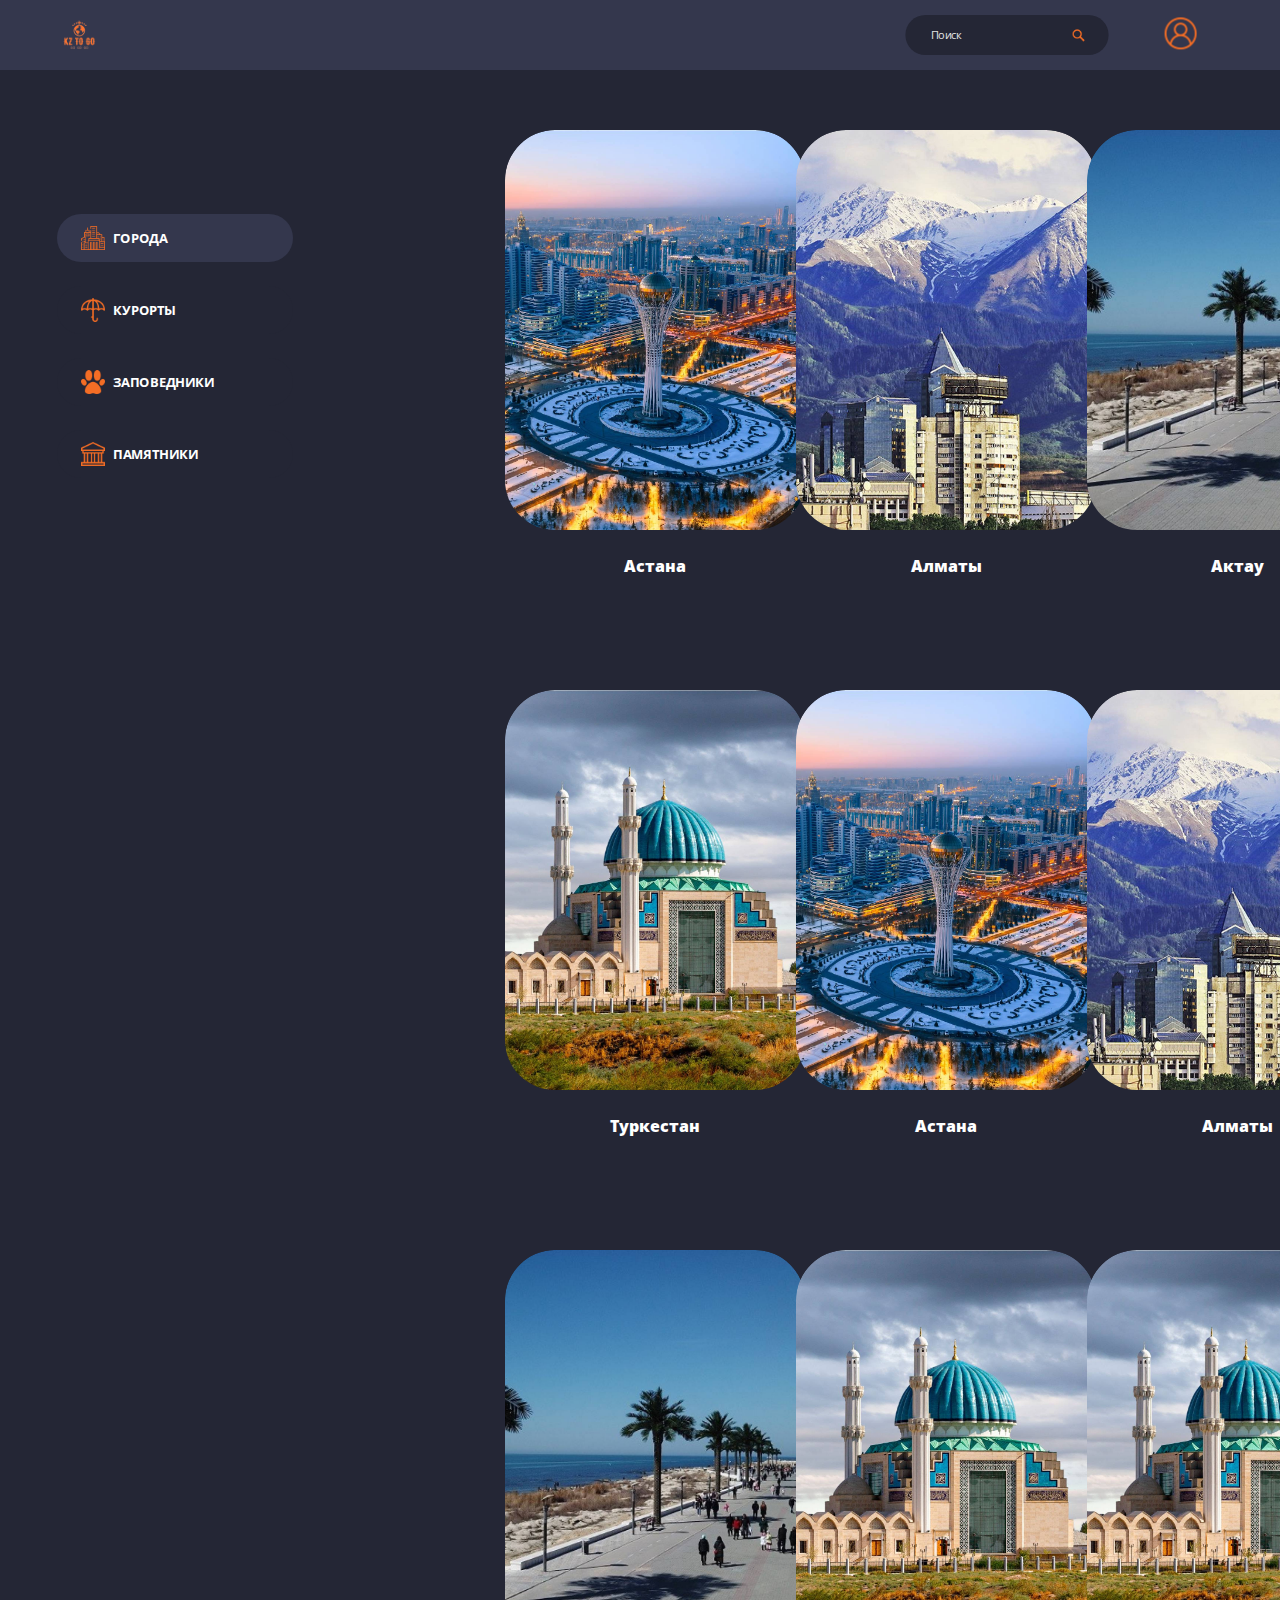
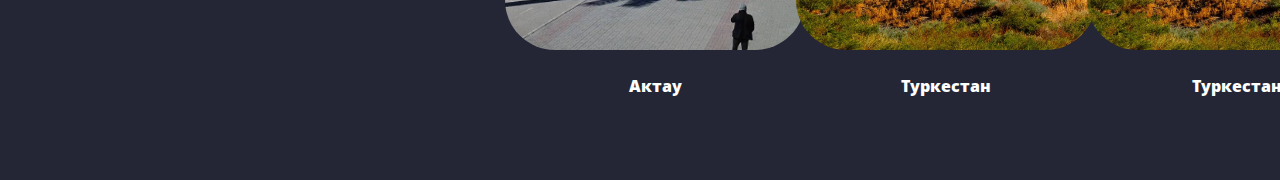
==== cities.html @ a90a5149 "000" ====
<!DOCTYPE html>
<html lang="en">
<head>
    <meta charset="UTF-8">
    <meta http-equiv="X-UA-Compatible" content="IE=edge">
    <meta name="viewport" content="width=device-width, initial-scale=1.0">
    <link rel="stylesheet" href="main.css">
    <link rel="stylesheet" href="media.css">
    <link rel="preconnect" href="https://fonts.googleapis.com">
    <link rel="preconnect" href="https://fonts.gstatic.com" crossorigin>
    <link href="https://fonts.googleapis.com/css2?family=Open+Sans:wght@300;400;800&display=swap" rel="stylesheet">
    <link href="https://fonts.cdnfonts.com/css/euro-caps" rel="stylesheet">
    <link rel="stylesheet" href="Fonts/Tupo Vyaz/">
    <link rel="shortcut icon" href="img/logo.png" type="image/x-icon">           
    <title>Города</title>
</head>
<body>
    <div class="header">
        <a href="index.html"><div class="logo">
            <img src="img/logo.png" alt="">
        </div></a>
        <div class="nav">
            <div class="nav-item">
               <div class="search">
                <input type="text" class="serach-txt" placeholder="Поиск">
                <a href="" class="search-btn"><img src="img/zoom.png" alt=""></a>
               </div>
            </div>
            <div class="nav-item">
                <a class="profile" href=""><img src="img/profile.png" alt=""></a> 
             </div>
        </div>
    </div>
    <div class="sidenav">
    <a href="cities.html" style="background-color: #34374d;"><img src="img/city.png" alt=""> ГОРОДА</a>
    <a href="resorts.html"><img src="img/umbrella.png" alt=""> КУРОРТЫ</a>
    <a href="park.html"><img src="img/footprint.png" alt=""> ЗАПОВЕДНИКИ</a>
    <a href="monument.html"><img src="img/monument.png" alt=""> ПАМЯТНИКИ</a>
    </div>
    <div class="cities">
        <a href="" class="city-card">
            <img src="img/c1.jpg" alt="">
            <div class="c-title">Астана</div>
        </a>
        <a href="" class="city-card">
            <img src="img/c2.jpg" alt="">
            <div class="c-title">Алматы</div>
        </a>
        <a href="" class="city-card">
            <img src="img/c3.jpg" alt="">
            <div class="c-title">Актау</div>
        </a>
        <a href="" class="city-card">
            <img src="img/c4.jpg" alt="">
            <div class="c-title">Туркестан</div>
        </a>
        <a href="" class="city-card">
            <img src="img/c1.jpg" alt="">
            <div class="c-title">Астана</div>
        </a>
        <a href="" class="city-card">
            <img src="img/c2.jpg" alt="">
            <div class="c-title">Алматы</div>
        </a>
        <a href="" class="city-card">
            <img src="img/c3.jpg" alt="">
            <div class="c-title">Актау</div>
        </a>
        <a href="" class="city-card">
            <img src="img/c4.jpg" alt="">
            <div class="c-title">Туркестан</div>
        </a>
        <a href="" class="city-card">
            <img src="img/c4.jpg" alt="">
            <div class="c-title">Туркестан</div>
        </a>
    </div>
</body>
</html>
---- main.css ----
@font-face {
    font-family: "Tupo Vyaz Regular";
    src: url("Fonts/Tupo Vyaz/tupo-vyaz_regular.ttf");
  }
  ::placeholder{
    color: #e5e5e5;
}
body{
    background: #242635;
    color: #f46d25;
    margin: 0;
    padding: 0;
    font-family: 'Open Sans', sans-serif;
    text-decoration: none;
}
a{
    color: white;
}
.header {
  font-family: 'Open Sans', sans-serif;
    position: fixed;  
    background: #34374d;    
    z-index: 100;  
    width: 100%;
    display: flex;
    align-items: center;
    justify-content: space-between;
    top: 0;
}

/* Burger */

.menu-btn {
  padding-left: 80px;
	width: 30px;
	height: 30px;
	position: relative;
	z-index:2;
	overflow: hidden;
}

.menu-btn span {
	width: 30px;
	height: 2px;
	position: absolute;
	top: 50%;
	left: 50%;
	transform: translate(-50%, -50%);
	background-color: #ffffff;
	transition: all 0.5s;
}

.menu.active {
	transform: translateX(0);
}

.menu-btn span:nth-of-type(2) {
	top: calc(50% - 5px);
}
.menu-btn span:nth-of-type(3) {
	top: calc(50% + 5px);
}

/* Меняем гамбургер иконку, когда меню открыто */


.menu-btn.active span:nth-of-type(1) {
  display: none;
}
.menu-btn.active span:nth-of-type(2) {
  top: 50%;
  transform: translate(-50%, 0%) rotate(45deg);  
}
.menu-btn.active span:nth-of-type(3) {
  top: 50%;
  transform: translate(-50%, 0%) rotate(-45deg); 
}


.menu {
	position: fixed;
	top: 0;
	left: 0;
	width: 100%;
	height: 100%;
	padding: 15px;
  background: #242635;
	transform: translateX(-100%);
	transition: transform 0.5s; 
}

.menu.active {

	transform: translateX(0);
}

/* Burger end */
.logo > img{
    width: 50px;
    height: 50px;
    padding-left: 60px;
}

.search {
  display: flex;
  align-items: center;
  background: #242635;
  padding: 15px 30px;
  border-radius: 50px;

}
.serach-txt {
  background: none;
  border: 0;
  outline: none;
  color: white;
  font-family: 'Open Sans', sans-serif;

}
.search-btn > img{

  height: 15px;
}
.search-btn{
  display: flex;
}

.nav {
    display: flex;
    align-items: center;
    justify-content: flex-end;
    
}
.nav-item {
    margin: 20px;
    
    text-decoration: none;
}
.nav-item > a {
    font-family: 'Open Sans', sans-serif;
    font-weight: 800;
    color: #f46d25;
    text-decoration: none;
    padding-top: 15px;
    padding-bottom: 15px;
    padding-left: 30px;
    padding-right: 30px;
    border-radius: 50PX;
}


.profile > img {
  height: 40px;
}


/* Left panel */

.sidenav {
  font-family: 'Open Sans', sans-serif;
  font-weight: 800;
    height: 100%;
    width: 330px;
    position: fixed;
    z-index: 1;
    
    left: 0px;
    background: #242635;
    overflow-x: hidden;
    padding: 100px 0;

}

.sidenav a {
  font-family: 'Open Sans', sans-serif;
  font-weight: 700;
    margin: 30px 5px 30px 30px;
    padding: 15px 30px;
    border-radius: 50px;
    text-decoration: none;
    color: #fff;
    display: flex;
    align-items: center;
    background: #242635;
}
.sidenav a:hover{
  background: #34374d;
}
.sidenav img{
  height: 30px;
  display: flex;
  margin-right: 10px;
}

/* Board */

.tabs {
  font-family: 'Open Sans', sans-serif;
  font-weight: 800;
    padding-top: 100px;
    padding-left: 100px;
    padding-right: 100px;
    margin-left: 325px;

    color: #fff;

  }

  .tabs>input[type="radio"] {
    display: none;
  }

  .tabs>input[type="radio"]:checked+label {
    background-color: #34374d;
  }

  .tabs>div {
    /* скрыть контент по умолчанию */
    display: none;
    border: 1px solid #eee;
    padding: 10px 15px;
    border-radius: 4px;
  }

  /* отобразить контент, связанный с вабранной радиокнопкой (input type="radio") */
  #tab-btn-1:checked~#content-1,
  #tab-btn-2:checked~#content-2,
  #tab-btn-3:checked~#content-3 {
    display: block;
  }

  .tabs>label {
    display: inline-block;
    text-align: center;
    vertical-align: middle;
    user-select: none;
    background-color: #eee;
    border: none;
    padding: 2px 8px;
    font-size: 16px;
    line-height: 1.5;
    border-radius: 4px;
    transition: color 0.15s ease-in-out, background-color 0.15s ease-in-out, border-color 0.15s ease-in-out;
    margin-left: 6px;
    cursor: pointer;
    margin-bottom: 10px;
  }

  .tabs>label:first-of-type {
    margin-left: 0;
    
  }
  .tabs>label {
    background-color: #242635;
    padding-top: 15px;
    padding-bottom: 15px;
    padding-left: 30px;
    padding-right: 30px;
    border-radius: 50PX; 
  }
  .tabs>label:hover {
    background-color: #34374d;
    padding-top: 15px;
    padding-bottom: 15px;
    padding-left: 30px;
    padding-right: 30px;
    border-radius: 50PX; 
  }
  .tabs>label::before{
    background-color: #34374d;
  }
  .tab-btn{
    display: flex;
    height: 1500px;
  }
#content-1{
  padding-left: 0;
  border: none;
}
#content-2{
  padding-left: 0;
  border: none;
}
#content-3{
  padding-left: 0;
  border: none;
}
.content-block {
  height: auto;
  min-height: 500px;
  background: #34374d;
  border-radius: 100px;

  display: flex;
  align-items: center;
  padding-left: 50px;
  padding-right: 50px;
  margin-bottom: 50px;
  
}
.content-block > img{
  height: 400px;
  border-radius: 50px;
}
.cnt-txt {
  display: flex;
  flex-direction: column;
  justify-content: flex-start;
  padding-left: 50px;
}
.title {
  font-size: 22px;
}
.txt {
  padding-top: 50px;
  font-size: 17px;
  font-weight: 400;
}
.cnt-btn{
  padding-top: 50px;
}
.cnt-btn  a{
  padding-top: 15px;
    padding-bottom: 15px;
    padding-left: 30px;
    padding-right: 30px;
  border-radius: 50px;
  text-decoration: none;
}
.cnt-btn  a:hover{
  background: #242635;
}

/* Auth */
#content-3 > .content-block{
  display: flex;
  align-items: center;
  justify-content: center;
}
.auth{
  display: flex;
  flex-direction: column;
  align-items: center;
  padding-bottom: 50px;
}
.auth img{
  height: 50px;
  align-items: center;
  padding-bottom: 25px;
}
.auth-txt {
  padding-bottom: 25px;
}
.auth-btn a{
  text-decoration: none;
  padding: 15px 30px;
  border-radius: 50px;
  background: #242635;
  color: #f46d25;
}
.auth-btn a:hover{
  background: #f46d25;
  color: #fff;
}










/* CITIES */


.cities {
  font-family: 'Open Sans', sans-serif;
  font-weight: 800;
  padding-top: 100px;
  padding-left: 150px;
  padding-right: 100px;
  margin-left: 325px;

  color: #fff;
  display: grid;
  grid-template-columns: 20% 20% 20%;
  grid-gap: 0px 150px;
}
.city-card {
  width: 300px;
  height: 500px;
  border-radius: 50px;

  display: flex;
  flex-direction: column;
  align-items: center;
  margin: 30px 30px;
  
  overflow: hidden;
  transition: 1s;
  color: #fff;

  text-decoration: none;
}
.city-card:hover{
  
  transform: scale(1.05);

}
.city-card img{
  height: 400px;
  width: 300px;
  border-radius: 50px;
}
.c-title {
  margin-top: 25px;
  
}

/* RESORTS */

.resorts {

  font-family: 'Open Sans', sans-serif;
  font-weight: 800;
  padding-top: 100px;
  padding-left: 150px;
  padding-right: 100px;
  margin-left: 325px;

  color: #fff;
  display: grid;
  grid-template-columns: 20% 20% 20%;
  grid-gap: 0px 150px;

}
.res-card {

  width: 300px;
  height: 500px;
  border-radius: 50px;

  display: flex;
  flex-direction: column;
  align-items: center;
  margin: 30px 30px;
  
  overflow: hidden;
  transition: 1s;
  color: #fff;

  text-decoration: none;

}

.res-card:hover{
  transform: scale(1.05);
}

.res-card img{
  height: 400px;
  width: 300px;
  border-radius: 50px;
}

.r-title {
  margin-top: 25px;
}
---- media.css ----
@media (max-width: 1366px){
    .header {
        height: 70px;
    }
    .logo {
        transform: scale(0.8);
    }
    .nav {
        transform: scale(0.8);
    }
    .nav-item {
    }
    .search {
    }
    .serach-txt {
    }
    .search-btn {
    }
    .profile {
    }
    .sidenav {
        transform: scale(0.8);
    }
    .tabs {
        font-size: 12px;
    }
    .content-block img{
        height: 250px;
    }
    .content-block{
        height: 350px;
    }
    .cnt-txt {
    }
    .title {
        font-size: 12px;
    }
    .txt {
        padding-top: 20px;
        font-size: 10px;
    }
    .cnt-btn {
        padding-top: 20px;
        font-size: 12px;
    }
    .auth {
        transform: scale(0.9);
    }
    .auth img{
        height: 50px;
    }
    .auth-txt {
    }
    .auth-btn {
    }

}
    
    @media (max-width:1152px) {
        .content-block img {
          height: 230px;
        }
      
      .txt {
          padding-top: 17px;
          font-size: 9px;
      }

      }
      
      
@media (max-width:1152px) {
        .content-block img {
          height: 210px;
        }
      
        .cnt-txt {
          padding-left: 26px;
      }
      
      .txt {
        font-size: 9px;
      }

    }

@media (min-width:1064px) {
    .menu-btn {
        display: none;
    }
}

@media (max-width:1065px) {
    .sidenav {
        display: none;
    }
}


@media (max-width:1064px) {
    .logo > img {
        padding-left: 0;
        margin-right: 0;
    }

    .sidenav.menu-sidenav{
        display: block;
    }
    .sidenav {
        transform: scale(1);
    }
    .tabs {
        margin-left: 0;
    }

    .header {
        z-index: 800;
    }

     .menu-btn {
        z-index: 997;
    }

    .menu.active {
       z-index: 993;
    }
    
    .logo {
        display: none;
    }
}

@media (max-width:720px) {

    .content-block {
        flex-direction: column;
        height: 430px;
    }

    .content-block img {
        margin-top: 25px;
        margin-bottom: 20px;
    }

    .tabs>label{
        transform: scale(0.9);
        padding-left: 10px;
       padding-right: 10px;
    }

    .tabs>label:hover {
       padding-left: 10px;
       padding-right: 10px;
    }
}

@media (max-width:680px) {
    .tabs {
        padding-left: 25px;
        padding-right: 25px;
    }

    .tabs>div {
        padding: 0;
    }

    .auth img {
        height: 148px;
    }
    .content-block {
        border-radius: 38px;
    }

   

}

@media (max-width:550px) {
    .auth img {
        height: 110px;
    }
}

@media (max-width:490px) { 

    .search {
        padding: 15px;
     }

     

     .tabs>label {
        font-size: 13px;
     }
}

@media (max-width:450px) { 

    .sidenav {
        transform: scale(0.8);
    }
    
    .tabs>label:hover {
        padding-left: 9px;
        padding-right: 9px;
     }

   
}
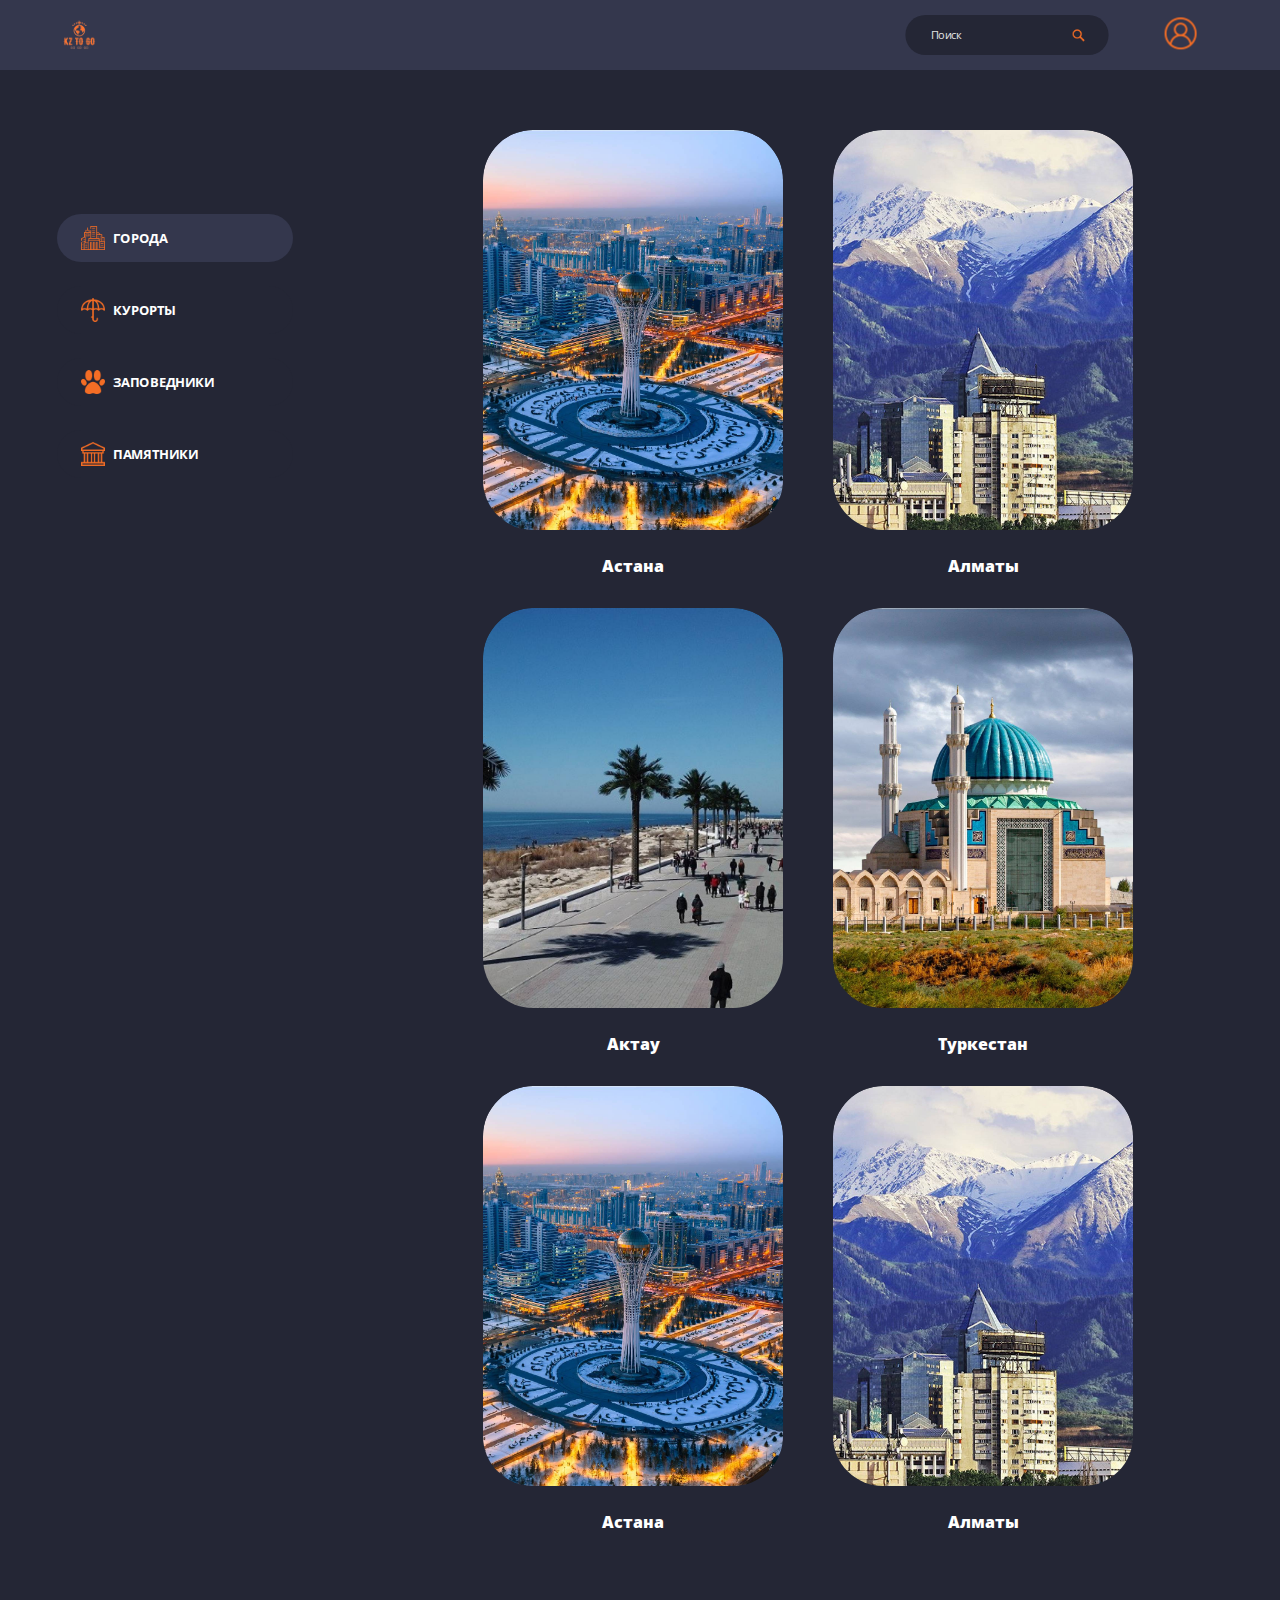
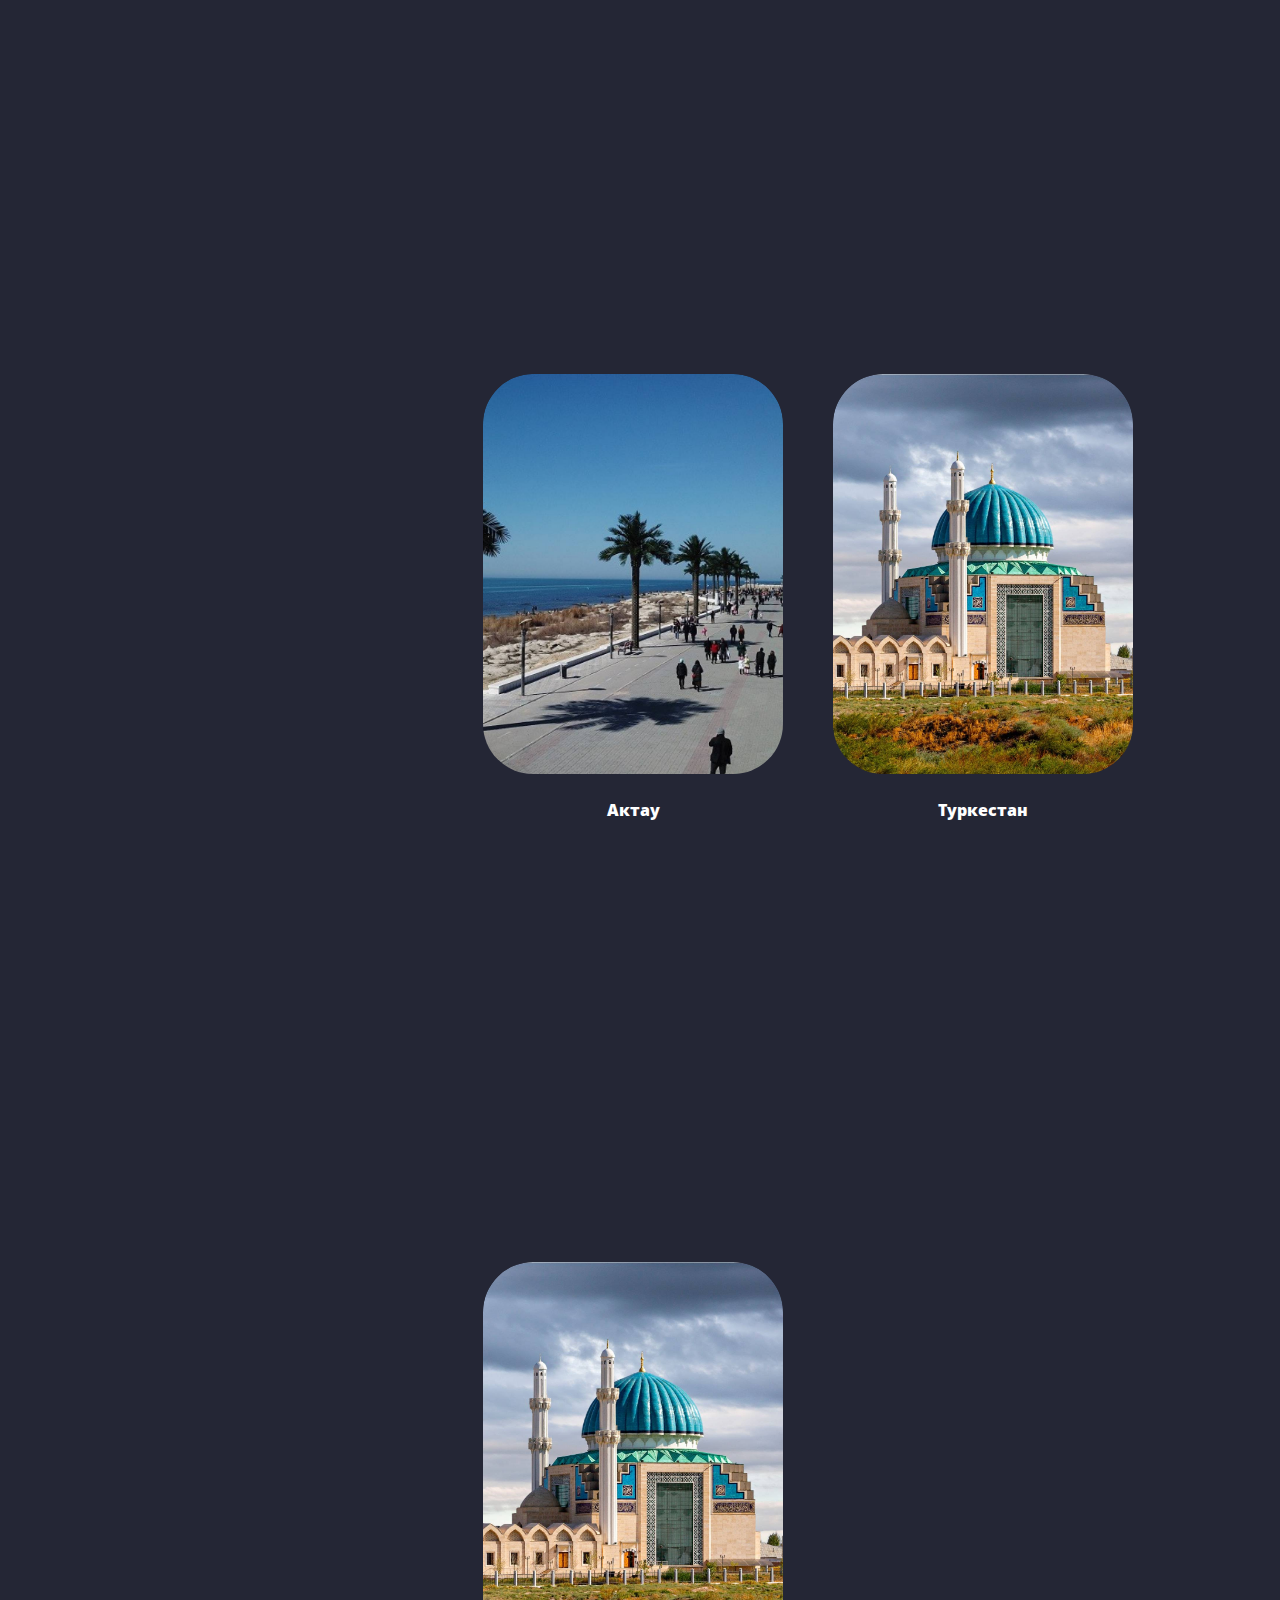
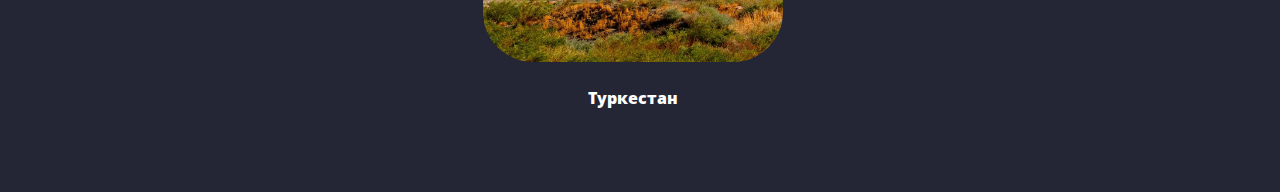
==== commit 9ee2905a: "323232" ====
--- a/cities.html
+++ b/cities.html
@@ -16,9 +16,25 @@
 </head>
 <body>
     <div class="header">
+        <div class="menu-btn">
+            <span></span>
+            <span></span>
+            <span></span>
+          </div>
         <a href="index.html"><div class="logo">
             <img src="img/logo.png" alt="">
         </div></a>
+
+        <div class="menu">
+            <nav>
+              <div class="sidenav menu-sidenav">
+                <a href="cities.html"><img src="img/city.png" alt=""> ГОРОДА</a>
+                <a href="resorts.html"><img src="img/umbrella.png" alt=""> КУРОРТЫ</a>
+                <a href="monument.html"><img src="img/footprint.png" alt=""> ЗАПОВЕДНИКИ</a>
+                <a href="monument.html"><img src="img/monument.png" alt=""> ПАМЯТНИКИ</a>
+                </div>
+            </nav>
+          </div>
         <div class="nav">
             <div class="nav-item">
                <div class="search">
@@ -37,7 +53,7 @@
     <a href="park.html"><img src="img/footprint.png" alt=""> ЗАПОВЕДНИКИ</a>
     <a href="monument.html"><img src="img/monument.png" alt=""> ПАМЯТНИКИ</a>
     </div>
-    <div class="cities">
+    <div class="resorts">
         <a href="" class="city-card">
             <img src="img/c1.jpg" alt="">
             <div class="c-title">Астана</div>
@@ -75,5 +91,6 @@
             <div class="c-title">Туркестан</div>
         </a>
     </div>
+    <script src="js/main.js"></script>
 </body>
 </html>--- a/main.css
+++ b/main.css
@@ -375,7 +375,7 @@
 /* CITIES */
 
 
-.cities {
+.resorts {
   font-family: 'Open Sans', sans-serif;
   font-weight: 800;
   padding-top: 100px;
--- a/media.css
+++ b/media.css
@@ -179,6 +179,14 @@
     .auth img {
         height: 110px;
     }
+
+    .txt {
+        font-size: 10px;
+    }
+
+    .sidenav {
+        transform: scale(1);
+    }
 }
 
 @media (max-width:490px) { 
@@ -187,28 +195,127 @@
         padding: 15px;
      }
 
-     
-
      .tabs>label {
         font-size: 13px;
      }
+    
 }
 
 @media (max-width:450px) { 
-
-    .sidenav {
-        transform: scale(0.8);
-    }
-    
     .tabs>label:hover {
         padding-left: 9px;
         padding-right: 9px;
      }
 
+     .tabs>label {
+        font-size: 11px;
+     }
+    }
    
-}
-
-
-
-
-
+/* .resorts */ 
+
+@media (max-width:1490px) {
+    .resorts {
+        grid-template-columns: 200px 200px;
+        grid-template-rows: 150px 150px;
+        grid-gap: 328px 150px;
+        padding-left: 252px;
+    }
+}
+
+@media (max-width:1288px) {
+    .resorts {
+        padding-left: 128px;
+    }
+}
+
+@media (max-width:1174px) {
+    .resorts {
+        padding-left: 79px;
+    }
+}
+
+
+@media (max-width:1164px) {
+    .resorts { 
+        margin-left: 255px;
+    }
+}
+
+@media (max-width:952px) {
+    .resorts {
+       
+        margin-left: 47px;
+    }
+}
+
+@media (max-width:866px) {
+    .resorts {
+       
+        margin-left: 11px;
+    }
+}
+
+@media (max-width:810px) {
+    .resorts {
+       
+        margin-left: -31px;
+    }
+}
+
+@media (max-width:762px) {
+    .resorts {
+        display: block;
+        margin-left: 146px;
+    }
+}
+
+@media (max-width:684px) {
+    .resorts {
+
+        margin-left: 93px;
+    }
+}
+
+@media (max-width:606px) {
+    .resorts {
+        margin-left: 35px;
+    }
+}
+
+@media (max-width:526px) {
+    .resorts {
+        margin-left: 3px;
+    }
+}
+
+@media (max-width:460px) {
+    .resorts {
+        margin-left: -28px;
+    }
+}
+
+@media (max-width:416px) {
+    .resorts {
+        margin-left: -56px;
+    }
+}
+
+@media (max-width:390px) {
+    .resorts {
+        margin-left: -63px;
+    }
+}
+
+@media (max-width:370px) {
+    .resorts {
+        margin-left: -74px;
+    }
+}
+
+
+
+
+
+
+
